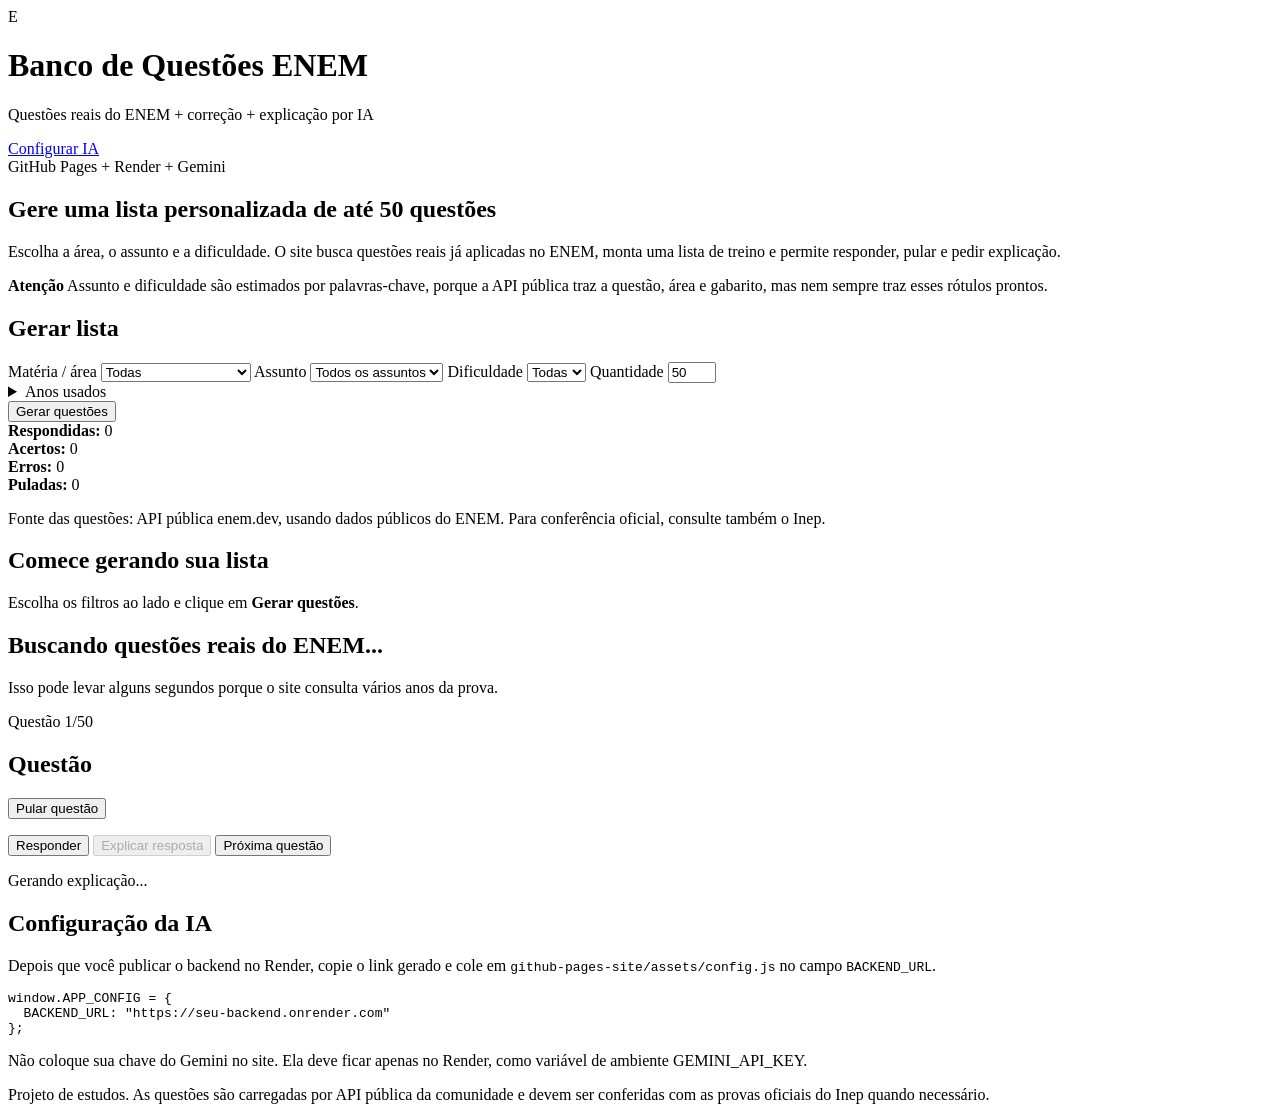
==== index.html @ dd758bb3 "Add files via upload" ====
<!doctype html>
<html lang="pt-BR">
<head>
  <meta charset="utf-8" />
  <meta name="viewport" content="width=device-width,initial-scale=1" />
  <title>Banco de Questões ENEM</title>
  <meta name="description" content="Banco de questões reais do ENEM com listas personalizadas, correção automática e explicação por IA." />
  <link rel="stylesheet" href="./assets/styles.css" />
</head>
<body>
  <header class="topbar">
    <div class="brand">
      <div class="logo">E</div>
      <div>
        <h1>Banco de Questões ENEM</h1>
        <p>Questões reais do ENEM + correção + explicação por IA</p>
      </div>
    </div>
    <a class="ghost-link" href="#configuracao">Configurar IA</a>
  </header>

  <main class="page">
    <section class="hero card">
      <div>
        <span class="badge">GitHub Pages + Render + Gemini</span>
        <h2>Gere uma lista personalizada de até 50 questões</h2>
        <p>
          Escolha a área, o assunto e a dificuldade. O site busca questões reais já aplicadas no ENEM,
          monta uma lista de treino e permite responder, pular e pedir explicação.
        </p>
      </div>
      <div class="hero-note">
        <strong>Atenção</strong>
        <span>
          Assunto e dificuldade são estimados por palavras-chave, porque a API pública traz a questão,
          área e gabarito, mas nem sempre traz esses rótulos prontos.
        </span>
      </div>
    </section>

    <section class="grid">
      <aside class="card controls">
        <h2>Gerar lista</h2>

        <label>
          Matéria / área
          <select id="discipline">
            <option value="todas">Todas</option>
            <option value="linguagens">Linguagens</option>
            <option value="ciencias-humanas">Ciências Humanas</option>
            <option value="ciencias-natureza">Ciências da Natureza</option>
            <option value="matematica">Matemática</option>
          </select>
        </label>

        <label>
          Assunto
          <select id="topic">
            <option value="todos">Todos os assuntos</option>
          </select>
        </label>

        <label>
          Dificuldade
          <select id="difficulty">
            <option value="todas">Todas</option>
            <option value="facil">Fácil</option>
            <option value="media">Média</option>
            <option value="dificil">Difícil</option>
          </select>
        </label>

        <label>
          Quantidade
          <input id="amount" type="number" min="1" max="50" value="50" />
        </label>

        <details class="advanced">
          <summary>Anos usados</summary>
          <div class="years">
            <label><input type="checkbox" name="year" value="2023" checked> 2023</label>
            <label><input type="checkbox" name="year" value="2022" checked> 2022</label>
            <label><input type="checkbox" name="year" value="2021" checked> 2021</label>
            <label><input type="checkbox" name="year" value="2020" checked> 2020</label>
            <label><input type="checkbox" name="year" value="2019" checked> 2019</label>
            <label><input type="checkbox" name="year" value="2018" checked> 2018</label>
            <label><input type="checkbox" name="year" value="2017" checked> 2017</label>
            <label><input type="checkbox" name="year" value="2016" checked> 2016</label>
            <label><input type="checkbox" name="year" value="2015" checked> 2015</label>
            <label><input type="checkbox" name="year" value="2014" checked> 2014</label>
            <label><input type="checkbox" name="year" value="2013" checked> 2013</label>
            <label><input type="checkbox" name="year" value="2012" checked> 2012</label>
            <label><input type="checkbox" name="year" value="2011" checked> 2011</label>
            <label><input type="checkbox" name="year" value="2010" checked> 2010</label>
            <label><input type="checkbox" name="year" value="2009" checked> 2009</label>
          </div>
        </details>

        <button id="generateBtn" class="primary">Gerar questões</button>

        <div class="status-box">
          <div><strong>Respondidas:</strong> <span id="answeredCount">0</span></div>
          <div><strong>Acertos:</strong> <span id="correctCount">0</span></div>
          <div><strong>Erros:</strong> <span id="wrongCount">0</span></div>
          <div><strong>Puladas:</strong> <span id="skippedCount">0</span></div>
        </div>

        <p class="small">
          Fonte das questões: API pública enem.dev, usando dados públicos do ENEM. Para conferência oficial,
          consulte também o Inep.
        </p>
      </aside>

      <section class="card practice">
        <div id="emptyState" class="empty">
          <h2>Comece gerando sua lista</h2>
          <p>Escolha os filtros ao lado e clique em <strong>Gerar questões</strong>.</p>
        </div>

        <div id="loadingState" class="empty hidden">
          <div class="spinner"></div>
          <h2>Buscando questões reais do ENEM...</h2>
          <p>Isso pode levar alguns segundos porque o site consulta vários anos da prova.</p>
        </div>

        <article id="questionView" class="hidden">
          <div class="question-head">
            <div>
              <span id="progress" class="badge">Questão 1/50</span>
              <h2 id="questionTitle">Questão</h2>
              <p id="questionMeta" class="muted"></p>
            </div>
            <button id="skipBtn" class="secondary">Pular questão</button>
          </div>

          <div id="questionFiles" class="question-files"></div>

          <div id="questionContext" class="question-context"></div>

          <p id="alternativesIntro" class="alternatives-intro"></p>

          <div id="alternatives" class="alternatives"></div>

          <div class="actions">
            <button id="answerBtn" class="primary">Responder</button>
            <button id="explainBtn" class="secondary" disabled>Explicar resposta</button>
            <button id="nextBtn" class="secondary hidden">Próxima questão</button>
          </div>

          <div id="feedback" class="feedback hidden"></div>

          <div id="explanationBox" class="explanation hidden">
            <div class="spinner small-spinner"></div>
            <p>Gerando explicação...</p>
          </div>
        </article>
      </section>
    </section>

    <section id="configuracao" class="card config">
      <h2>Configuração da IA</h2>
      <p>
        Depois que você publicar o backend no Render, copie o link gerado e cole em
        <code>github-pages-site/assets/config.js</code> no campo <code>BACKEND_URL</code>.
      </p>
      <pre><code>window.APP_CONFIG = {
  BACKEND_URL: "https://seu-backend.onrender.com"
};</code></pre>
      <p class="small">
        Não coloque sua chave do Gemini no site. Ela deve ficar apenas no Render, como variável de ambiente GEMINI_API_KEY.
      </p>
    </section>
  </main>

  <footer class="footer">
    <p>
      Projeto de estudos. As questões são carregadas por API pública da comunidade e devem ser conferidas com as provas oficiais do Inep quando necessário.
    </p>
  </footer>

  <script src="./assets/config.js"></script>
  <script src="./assets/app.js"></script>
</body>
</html>
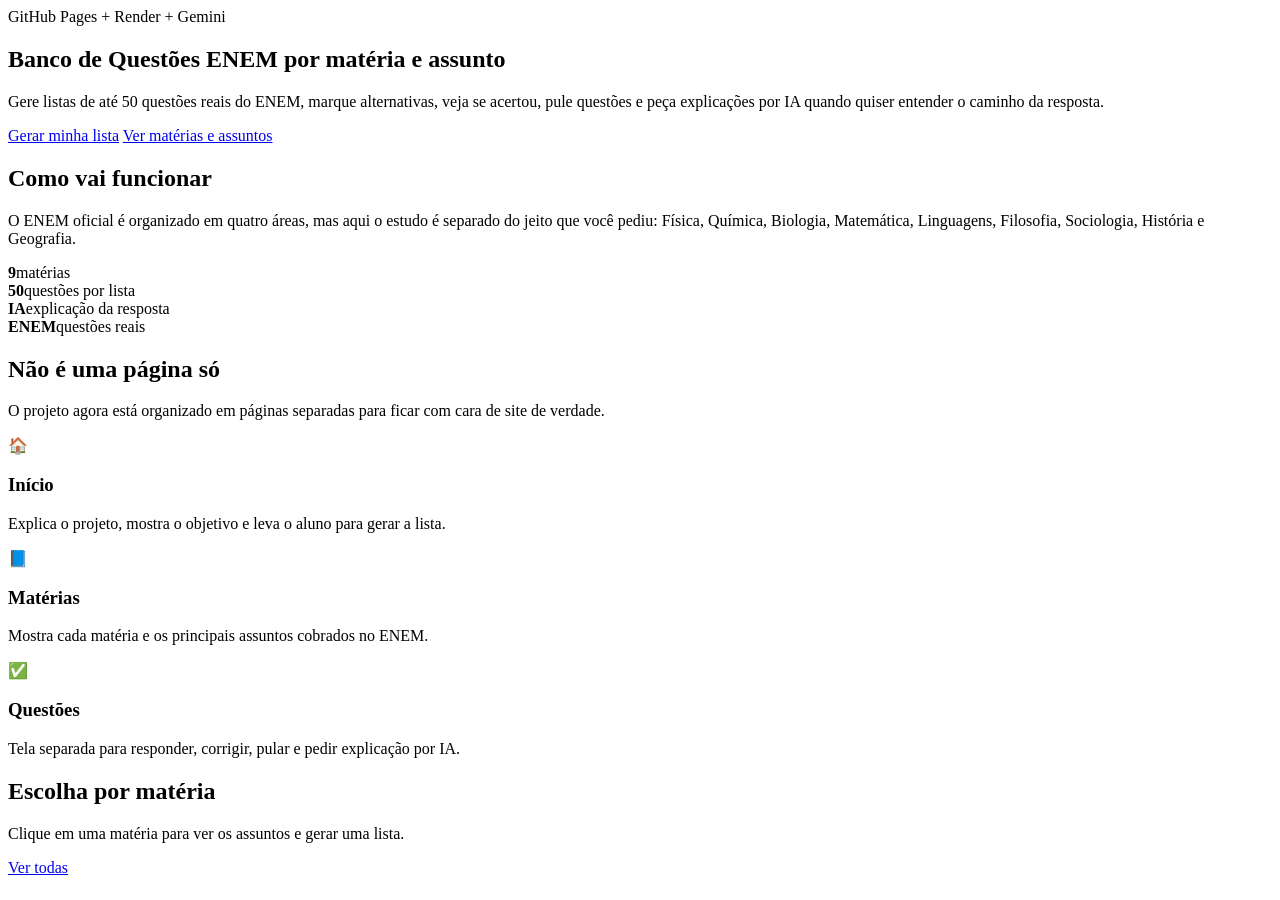
==== commit 3dc5ff6d: "Add files via upload" ====
--- a/index.html
+++ b/index.html
@@ -2,183 +2,107 @@
 <html lang="pt-BR">
 <head>
   <meta charset="utf-8" />
-  <meta name="viewport" content="width=device-width,initial-scale=1" />
-  <title>Banco de Questões ENEM</title>
-  <meta name="description" content="Banco de questões reais do ENEM com listas personalizadas, correção automática e explicação por IA." />
-  <link rel="stylesheet" href="./assets/styles.css" />
+  <meta name="viewport" content="width=device-width, initial-scale=1" />
+  <title>Questões ENEM | Banco de Questões</title>
+  <meta name="description" content="Banco de questões reais do ENEM com filtros por matéria, assunto e dificuldade." />
+  <link rel="stylesheet" href="./assets/css/styles.css" />
 </head>
 <body>
-  <header class="topbar">
-    <div class="brand">
-      <div class="logo">E</div>
-      <div>
-        <h1>Banco de Questões ENEM</h1>
-        <p>Questões reais do ENEM + correção + explicação por IA</p>
-      </div>
-    </div>
-    <a class="ghost-link" href="#configuracao">Configurar IA</a>
-  </header>
+  <div id="appHeader"></div>
 
-  <main class="page">
-    <section class="hero card">
-      <div>
-        <span class="badge">GitHub Pages + Render + Gemini</span>
-        <h2>Gere uma lista personalizada de até 50 questões</h2>
-        <p>
-          Escolha a área, o assunto e a dificuldade. O site busca questões reais já aplicadas no ENEM,
-          monta uma lista de treino e permite responder, pular e pedir explicação.
-        </p>
-      </div>
-      <div class="hero-note">
-        <strong>Atenção</strong>
-        <span>
-          Assunto e dificuldade são estimados por palavras-chave, porque a API pública traz a questão,
-          área e gabarito, mas nem sempre traz esses rótulos prontos.
-        </span>
+  <main>
+    <section class="hero">
+      <div class="container hero-grid">
+        <div>
+          <span class="eyebrow">GitHub Pages + Render + Gemini</span>
+          <h1>Banco de Questões ENEM por matéria e assunto</h1>
+          <p class="lead">Gere listas de até 50 questões reais do ENEM, marque alternativas, veja se acertou, pule questões e peça explicações por IA quando quiser entender o caminho da resposta.</p>
+          <div class="actions">
+            <a class="btn" href="./gerar.html">Gerar minha lista</a>
+            <a class="btn secondary" href="./materias.html">Ver matérias e assuntos</a>
+          </div>
+        </div>
+        <div class="hero-card">
+          <h2>Como vai funcionar</h2>
+          <p class="muted">O ENEM oficial é organizado em quatro áreas, mas aqui o estudo é separado do jeito que você pediu: Física, Química, Biologia, Matemática, Linguagens, Filosofia, Sociologia, História e Geografia.</p>
+          <div class="stat-grid">
+            <div class="stat"><strong>9</strong><span>matérias</span></div>
+            <div class="stat"><strong>50</strong><span>questões por lista</span></div>
+            <div class="stat"><strong>IA</strong><span>explicação da resposta</span></div>
+            <div class="stat"><strong>ENEM</strong><span>questões reais</span></div>
+          </div>
+        </div>
       </div>
     </section>
 
-    <section class="grid">
-      <aside class="card controls">
-        <h2>Gerar lista</h2>
-
-        <label>
-          Matéria / área
-          <select id="discipline">
-            <option value="todas">Todas</option>
-            <option value="linguagens">Linguagens</option>
-            <option value="ciencias-humanas">Ciências Humanas</option>
-            <option value="ciencias-natureza">Ciências da Natureza</option>
-            <option value="matematica">Matemática</option>
-          </select>
-        </label>
-
-        <label>
-          Assunto
-          <select id="topic">
-            <option value="todos">Todos os assuntos</option>
-          </select>
-        </label>
-
-        <label>
-          Dificuldade
-          <select id="difficulty">
-            <option value="todas">Todas</option>
-            <option value="facil">Fácil</option>
-            <option value="media">Média</option>
-            <option value="dificil">Difícil</option>
-          </select>
-        </label>
-
-        <label>
-          Quantidade
-          <input id="amount" type="number" min="1" max="50" value="50" />
-        </label>
-
-        <details class="advanced">
-          <summary>Anos usados</summary>
-          <div class="years">
-            <label><input type="checkbox" name="year" value="2023" checked> 2023</label>
-            <label><input type="checkbox" name="year" value="2022" checked> 2022</label>
-            <label><input type="checkbox" name="year" value="2021" checked> 2021</label>
-            <label><input type="checkbox" name="year" value="2020" checked> 2020</label>
-            <label><input type="checkbox" name="year" value="2019" checked> 2019</label>
-            <label><input type="checkbox" name="year" value="2018" checked> 2018</label>
-            <label><input type="checkbox" name="year" value="2017" checked> 2017</label>
-            <label><input type="checkbox" name="year" value="2016" checked> 2016</label>
-            <label><input type="checkbox" name="year" value="2015" checked> 2015</label>
-            <label><input type="checkbox" name="year" value="2014" checked> 2014</label>
-            <label><input type="checkbox" name="year" value="2013" checked> 2013</label>
-            <label><input type="checkbox" name="year" value="2012" checked> 2012</label>
-            <label><input type="checkbox" name="year" value="2011" checked> 2011</label>
-            <label><input type="checkbox" name="year" value="2010" checked> 2010</label>
-            <label><input type="checkbox" name="year" value="2009" checked> 2009</label>
+    <section class="section">
+      <div class="container">
+        <div class="section-title">
+          <div>
+            <h2>Não é uma página só</h2>
+            <p class="muted">O projeto agora está organizado em páginas separadas para ficar com cara de site de verdade.</p>
           </div>
-        </details>
-
-        <button id="generateBtn" class="primary">Gerar questões</button>
-
-        <div class="status-box">
-          <div><strong>Respondidas:</strong> <span id="answeredCount">0</span></div>
-          <div><strong>Acertos:</strong> <span id="correctCount">0</span></div>
-          <div><strong>Erros:</strong> <span id="wrongCount">0</span></div>
-          <div><strong>Puladas:</strong> <span id="skippedCount">0</span></div>
         </div>
-
-        <p class="small">
-          Fonte das questões: API pública enem.dev, usando dados públicos do ENEM. Para conferência oficial,
-          consulte também o Inep.
-        </p>
-      </aside>
-
-      <section class="card practice">
-        <div id="emptyState" class="empty">
-          <h2>Comece gerando sua lista</h2>
-          <p>Escolha os filtros ao lado e clique em <strong>Gerar questões</strong>.</p>
+        <div class="cards">
+          <article class="card feature">
+            <div>
+              <div class="feature-icon">🏠</div>
+              <h3>Início</h3>
+              <p>Explica o projeto, mostra o objetivo e leva o aluno para gerar a lista.</p>
+            </div>
+          </article>
+          <article class="card feature">
+            <div>
+              <div class="feature-icon">📘</div>
+              <h3>Matérias</h3>
+              <p>Mostra cada matéria e os principais assuntos cobrados no ENEM.</p>
+            </div>
+          </article>
+          <article class="card feature">
+            <div>
+              <div class="feature-icon">✅</div>
+              <h3>Questões</h3>
+              <p>Tela separada para responder, corrigir, pular e pedir explicação por IA.</p>
+            </div>
+          </article>
         </div>
-
-        <div id="loadingState" class="empty hidden">
-          <div class="spinner"></div>
-          <h2>Buscando questões reais do ENEM...</h2>
-          <p>Isso pode levar alguns segundos porque o site consulta vários anos da prova.</p>
-        </div>
-
-        <article id="questionView" class="hidden">
-          <div class="question-head">
-            <div>
-              <span id="progress" class="badge">Questão 1/50</span>
-              <h2 id="questionTitle">Questão</h2>
-              <p id="questionMeta" class="muted"></p>
-            </div>
-            <button id="skipBtn" class="secondary">Pular questão</button>
-          </div>
-
-          <div id="questionFiles" class="question-files"></div>
-
-          <div id="questionContext" class="question-context"></div>
-
-          <p id="alternativesIntro" class="alternatives-intro"></p>
-
-          <div id="alternatives" class="alternatives"></div>
-
-          <div class="actions">
-            <button id="answerBtn" class="primary">Responder</button>
-            <button id="explainBtn" class="secondary" disabled>Explicar resposta</button>
-            <button id="nextBtn" class="secondary hidden">Próxima questão</button>
-          </div>
-
-          <div id="feedback" class="feedback hidden"></div>
-
-          <div id="explanationBox" class="explanation hidden">
-            <div class="spinner small-spinner"></div>
-            <p>Gerando explicação...</p>
-          </div>
-        </article>
-      </section>
+      </div>
     </section>
 
-    <section id="configuracao" class="card config">
-      <h2>Configuração da IA</h2>
-      <p>
-        Depois que você publicar o backend no Render, copie o link gerado e cole em
-        <code>github-pages-site/assets/config.js</code> no campo <code>BACKEND_URL</code>.
-      </p>
-      <pre><code>window.APP_CONFIG = {
-  BACKEND_URL: "https://seu-backend.onrender.com"
-};</code></pre>
-      <p class="small">
-        Não coloque sua chave do Gemini no site. Ela deve ficar apenas no Render, como variável de ambiente GEMINI_API_KEY.
-      </p>
+    <section class="section">
+      <div class="container">
+        <div class="section-title">
+          <div>
+            <h2>Escolha por matéria</h2>
+            <p class="muted">Clique em uma matéria para ver os assuntos e gerar uma lista.</p>
+          </div>
+          <a class="btn secondary" href="./materias.html">Ver todas</a>
+        </div>
+        <div id="homeSubjects" class="subject-grid"></div>
+      </div>
     </section>
   </main>
 
-  <footer class="footer">
-    <p>
-      Projeto de estudos. As questões são carregadas por API pública da comunidade e devem ser conferidas com as provas oficiais do Inep quando necessário.
-    </p>
-  </footer>
+  <div id="appFooter"></div>
+  <div id="appModal"></div>
 
-  <script src="./assets/config.js"></script>
-  <script src="./assets/app.js"></script>
+  <script src="./assets/js/config.js"></script>
+  <script src="./assets/js/topics.js"></script>
+  <script src="./assets/js/ui.js"></script>
+  <script>
+    document.addEventListener('DOMContentLoaded', () => {
+      const wrap = document.getElementById('homeSubjects');
+      const keys = ['fisica','quimica','biologia','matematica','linguagem','historia'];
+      wrap.innerHTML = keys.map(key => {
+        const s = ENEM_TOPICS[key];
+        return `<a class="subject-card" href="./gerar.html?materia=${key}">
+          <div class="emoji">${s.emoji}</div>
+          <h3>${s.name}</h3>
+          <p>${s.description}</p>
+          <div class="pill-row">${s.topics.slice(0,3).map(t => `<span class="pill">${t.name}</span>`).join('')}</div>
+        </a>`;
+      }).join('');
+    });
+  </script>
 </body>
 </html>
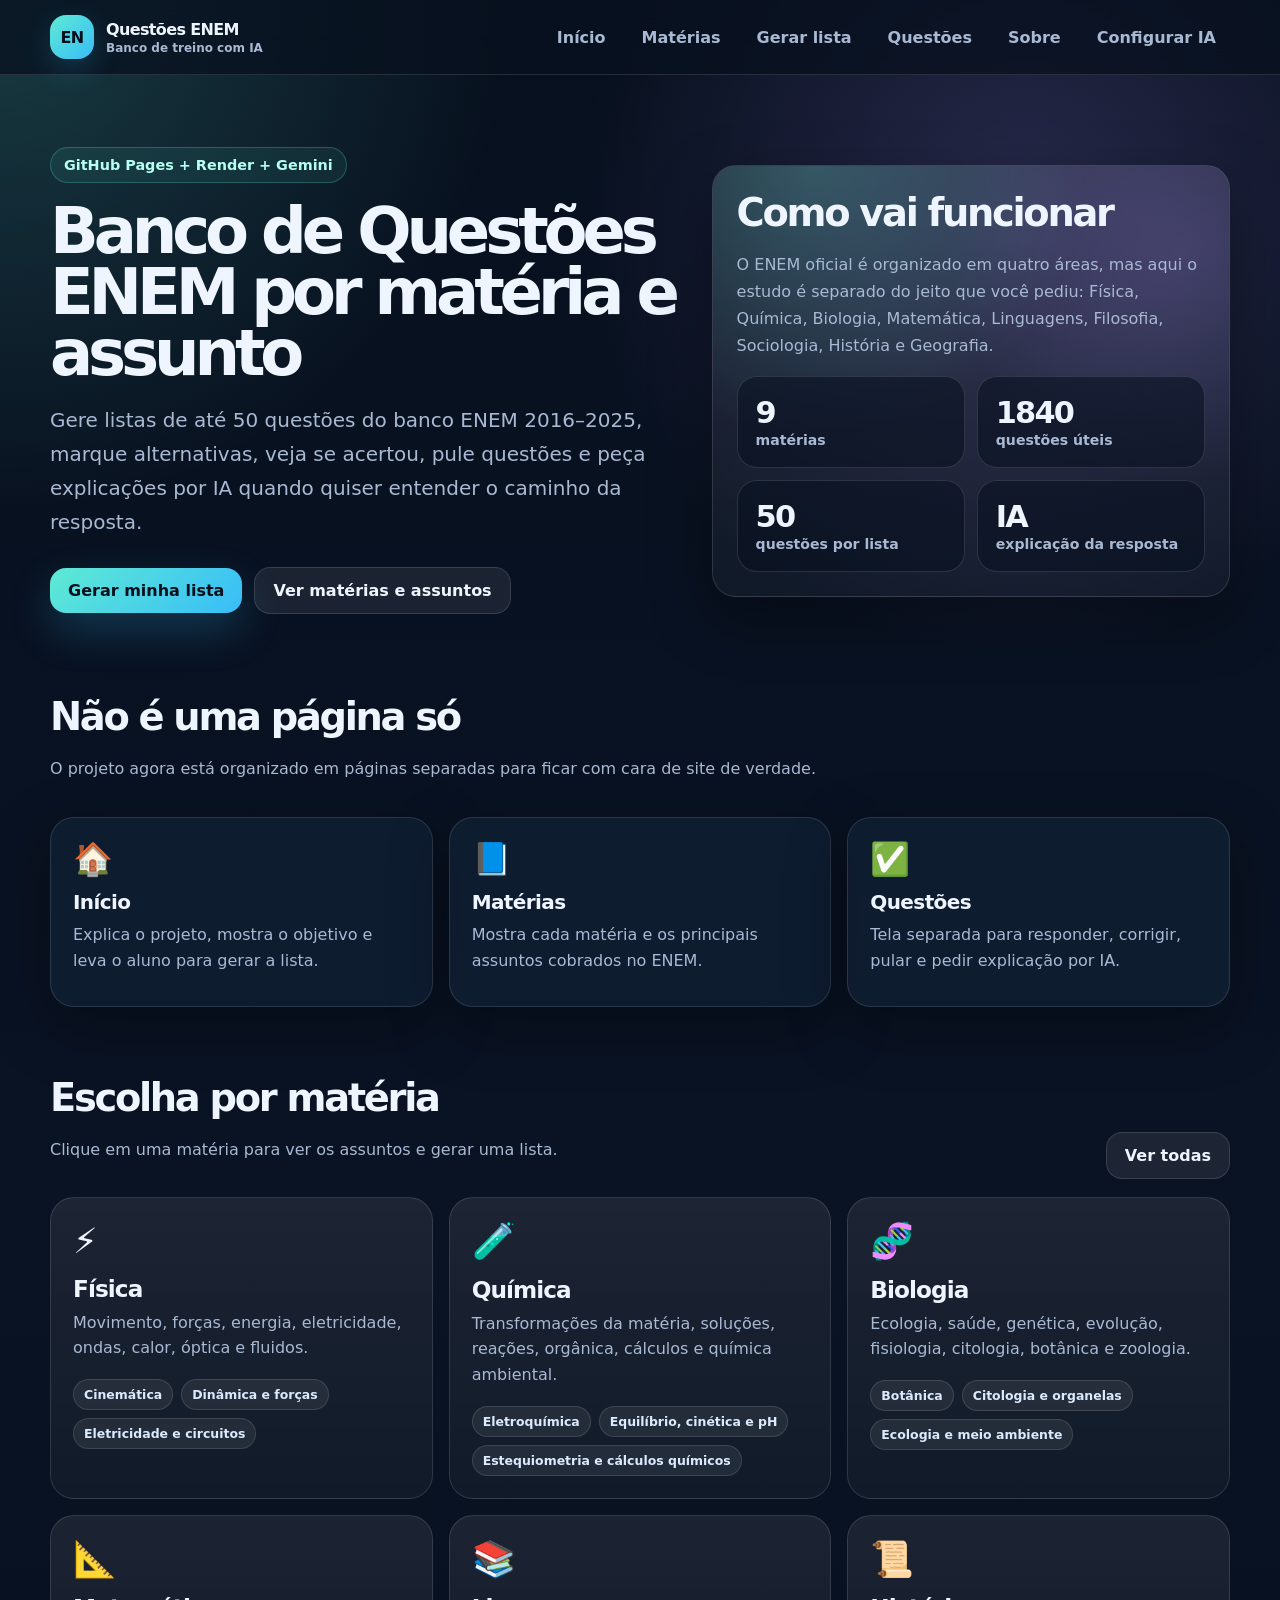
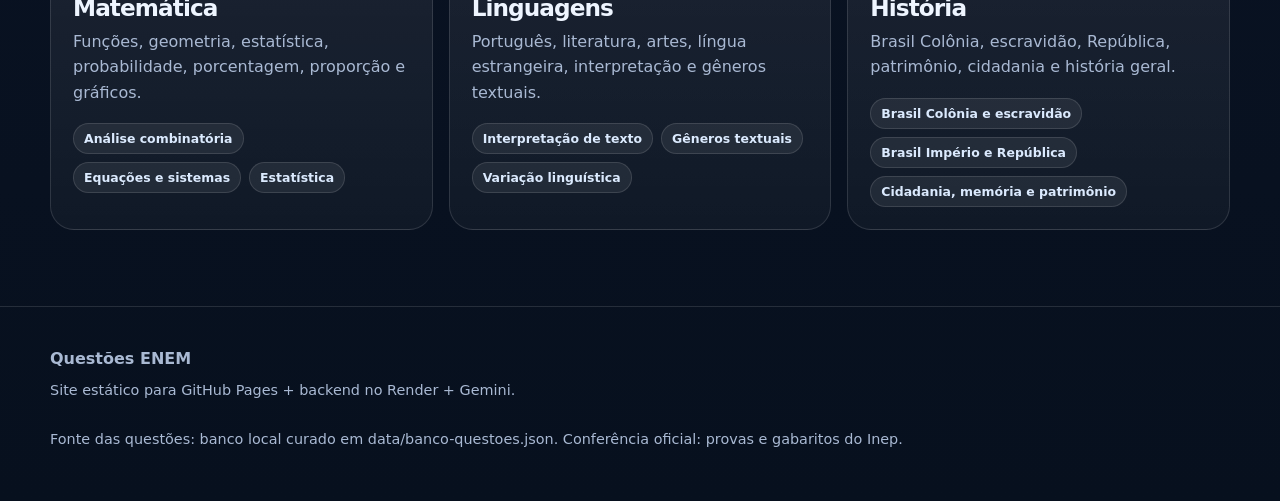
==== commit d3bec8b2: "atualizar" ====
--- a/index.html
+++ b/index.html
@@ -16,7 +16,7 @@
         <div>
           <span class="eyebrow">GitHub Pages + Render + Gemini</span>
           <h1>Banco de Questões ENEM por matéria e assunto</h1>
-          <p class="lead">Gere listas de até 50 questões reais do ENEM, marque alternativas, veja se acertou, pule questões e peça explicações por IA quando quiser entender o caminho da resposta.</p>
+          <p class="lead">Gere listas de até 50 questões do banco ENEM 2016–2025, marque alternativas, veja se acertou, pule questões e peça explicações por IA quando quiser entender o caminho da resposta.</p>
           <div class="actions">
             <a class="btn" href="./gerar.html">Gerar minha lista</a>
             <a class="btn secondary" href="./materias.html">Ver matérias e assuntos</a>
@@ -27,9 +27,9 @@
           <p class="muted">O ENEM oficial é organizado em quatro áreas, mas aqui o estudo é separado do jeito que você pediu: Física, Química, Biologia, Matemática, Linguagens, Filosofia, Sociologia, História e Geografia.</p>
           <div class="stat-grid">
             <div class="stat"><strong>9</strong><span>matérias</span></div>
+            <div class="stat"><strong>1840</strong><span>questões úteis</span></div>
             <div class="stat"><strong>50</strong><span>questões por lista</span></div>
             <div class="stat"><strong>IA</strong><span>explicação da resposta</span></div>
-            <div class="stat"><strong>ENEM</strong><span>questões reais</span></div>
           </div>
         </div>
       </div>
--- a/assets/css/styles.css
+++ b/assets/css/styles.css
@@ -0,0 +1,83 @@
+:root{
+  --bg:#08111f;
+  --bg-2:#0f1b2e;
+  --card:#111f34;
+  --card-2:#152842;
+  --text:#eef5ff;
+  --muted:#a9b9d3;
+  --line:rgba(255,255,255,.12);
+  --brand:#5eead4;
+  --brand-2:#38bdf8;
+  --accent:#a78bfa;
+  --danger:#fb7185;
+  --success:#34d399;
+  --warning:#fbbf24;
+  --shadow:0 20px 60px rgba(0,0,0,.35);
+  --radius:24px;
+}
+*{box-sizing:border-box}
+html{scroll-behavior:smooth}
+body{
+  margin:0;
+  color:var(--text);
+  background:
+    radial-gradient(circle at top left, rgba(94,234,212,.20), transparent 32rem),
+    radial-gradient(circle at 80% 10%, rgba(167,139,250,.20), transparent 28rem),
+    linear-gradient(180deg, #07101e 0%, #0a1324 55%, #07101e 100%);
+  font-family:Inter, ui-sans-serif, system-ui, -apple-system, BlinkMacSystemFont, "Segoe UI", sans-serif;
+  min-height:100vh;
+}
+a{color:inherit;text-decoration:none}
+button,input,select,textarea{font:inherit}
+.container{width:min(1180px, calc(100% - 32px));margin:0 auto}
+.topbar{
+  position:sticky;top:0;z-index:20;
+  backdrop-filter:blur(18px);
+  background:rgba(8,17,31,.78);
+  border-bottom:1px solid var(--line);
+}
+.nav{height:74px;display:flex;align-items:center;justify-content:space-between;gap:18px}
+.logo{display:flex;align-items:center;gap:12px;font-weight:900;letter-spacing:-.04em}
+.logo-mark{width:44px;height:44px;border-radius:16px;display:grid;place-items:center;color:#06101d;background:linear-gradient(135deg,var(--brand),var(--brand-2));box-shadow:0 10px 30px rgba(56,189,248,.2)}
+.logo small{display:block;font-weight:700;letter-spacing:0;color:var(--muted);font-size:.75rem;margin-top:2px}
+.nav-links{display:flex;gap:8px;align-items:center;flex-wrap:wrap;justify-content:flex-end}
+.nav-links a,.ghost-btn{border:1px solid transparent;padding:10px 13px;border-radius:999px;color:var(--muted);font-weight:700;background:transparent;cursor:pointer}
+.nav-links a:hover,.nav-links a.active,.ghost-btn:hover{color:var(--text);background:rgba(255,255,255,.07);border-color:var(--line)}
+.hero{padding:72px 0 46px}
+.hero-grid{display:grid;grid-template-columns:1.1fr .9fr;gap:28px;align-items:center}
+.eyebrow{display:inline-flex;align-items:center;gap:8px;border:1px solid rgba(94,234,212,.25);background:rgba(94,234,212,.08);color:#b8fff3;border-radius:999px;padding:9px 13px;font-weight:800;font-size:.9rem;margin-bottom:18px}
+h1{font-size:clamp(2.35rem, 5vw, 5rem);line-height:.95;margin:0 0 20px;letter-spacing:-.08em}
+.lead{font-size:clamp(1.03rem, 2vw, 1.25rem);line-height:1.7;color:var(--muted);max-width:760px;margin:0 0 28px}
+.actions{display:flex;gap:12px;flex-wrap:wrap;align-items:center}
+.btn{display:inline-flex;align-items:center;justify-content:center;gap:10px;border:0;cursor:pointer;border-radius:16px;padding:13px 18px;font-weight:900;color:#06101d;background:linear-gradient(135deg,var(--brand),var(--brand-2));box-shadow:0 18px 42px rgba(56,189,248,.22);transition:transform .2s ease, box-shadow .2s ease, opacity .2s ease;white-space:nowrap}
+.btn:hover{transform:translateY(-2px);box-shadow:0 22px 54px rgba(56,189,248,.30)}
+.btn.secondary{background:rgba(255,255,255,.08);color:var(--text);border:1px solid var(--line);box-shadow:none}
+.btn.danger{background:rgba(251,113,133,.14);color:#fecdd3;border:1px solid rgba(251,113,133,.35);box-shadow:none}
+.btn.success{background:rgba(52,211,153,.15);color:#bbf7d0;border:1px solid rgba(52,211,153,.35);box-shadow:none}
+.btn:disabled{opacity:.45;cursor:not-allowed;transform:none}
+.hero-card{background:linear-gradient(180deg, rgba(255,255,255,.08), rgba(255,255,255,.035));border:1px solid var(--line);border-radius:var(--radius);padding:24px;box-shadow:var(--shadow);position:relative;overflow:hidden}
+.hero-card:before{content:"";position:absolute;inset:-2px;background:radial-gradient(circle at 20% 0%, rgba(94,234,212,.22), transparent 45%), radial-gradient(circle at 90% 20%, rgba(167,139,250,.20), transparent 40%);pointer-events:none}
+.hero-card > *{position:relative}
+.stat-grid{display:grid;grid-template-columns:repeat(2,1fr);gap:12px;margin-top:16px}
+.stat{padding:18px;border-radius:20px;background:rgba(8,17,31,.58);border:1px solid var(--line)}
+.stat strong{display:block;font-size:1.9rem;letter-spacing:-.06em}.stat span{color:var(--muted);font-weight:700;font-size:.88rem}
+.section{padding:34px 0}
+.section-title{display:flex;align-items:end;justify-content:space-between;gap:20px;margin-bottom:18px}
+h2{font-size:clamp(1.7rem, 3vw, 2.6rem);letter-spacing:-.06em;margin:0 0 8px}.muted{color:var(--muted);line-height:1.7}.small{font-size:.9rem}.tiny{font-size:.8rem;color:var(--muted)}
+.card{background:rgba(17,31,52,.82);border:1px solid var(--line);border-radius:var(--radius);box-shadow:var(--shadow);padding:22px}
+.cards{display:grid;grid-template-columns:repeat(3,1fr);gap:16px}.cards.two{grid-template-columns:repeat(2,1fr)}
+.feature{min-height:190px;display:flex;flex-direction:column;justify-content:space-between}.feature-icon{font-size:2rem;margin-bottom:12px}.feature h3{font-size:1.25rem;margin:0 0 8px;letter-spacing:-.03em}.feature p{color:var(--muted);line-height:1.65;margin:0}
+.subject-grid{display:grid;grid-template-columns:repeat(3,1fr);gap:16px}.subject-card{position:relative;overflow:hidden;padding:22px;min-height:210px;cursor:pointer;transition:transform .2s ease,border-color .2s ease;background:linear-gradient(180deg, rgba(255,255,255,.08), rgba(255,255,255,.035));border:1px solid var(--line);border-radius:var(--radius)}.subject-card:hover{transform:translateY(-4px);border-color:rgba(94,234,212,.45)}.subject-card .emoji{font-size:2.2rem;margin-bottom:14px}.subject-card h3{font-size:1.45rem;margin:0 0 8px;letter-spacing:-.04em}.subject-card p{color:var(--muted);line-height:1.6;margin:0 0 18px}.pill-row{display:flex;flex-wrap:wrap;gap:8px}.pill{display:inline-flex;align-items:center;border-radius:999px;padding:7px 10px;background:rgba(255,255,255,.07);border:1px solid var(--line);color:#dbeafe;font-weight:800;font-size:.78rem}
+.form-grid{display:grid;grid-template-columns:repeat(4,1fr);gap:16px}.field{display:flex;flex-direction:column;gap:8px}.field label{font-weight:900;color:#dbeafe}.field select,.field input,.field textarea{width:100%;border:1px solid var(--line);background:rgba(8,17,31,.78);color:var(--text);border-radius:16px;padding:13px;outline:none}.field select:focus,.field input:focus,.field textarea:focus{border-color:rgba(94,234,212,.6);box-shadow:0 0 0 4px rgba(94,234,212,.10)}
+.form-footer{display:flex;align-items:center;justify-content:space-between;gap:12px;flex-wrap:wrap;margin-top:18px}.years{display:grid;grid-template-columns:repeat(6,1fr);gap:8px;margin-top:10px}.year-check{display:flex;align-items:center;gap:8px;padding:10px;border:1px solid var(--line);background:rgba(255,255,255,.04);border-radius:14px;color:var(--muted);font-weight:800}.year-check input{accent-color:#5eead4}
+.alert{padding:14px 16px;border-radius:18px;background:rgba(251,191,36,.10);border:1px solid rgba(251,191,36,.22);color:#fde68a;line-height:1.6}.alert.success{background:rgba(52,211,153,.10);border-color:rgba(52,211,153,.25);color:#bbf7d0}.alert.danger{background:rgba(251,113,133,.10);border-color:rgba(251,113,133,.25);color:#fecdd3}.alert.info{background:rgba(56,189,248,.10);border-color:rgba(56,189,248,.25);color:#bae6fd}
+.loading{display:none;align-items:center;gap:12px;margin-top:16px;color:var(--muted);font-weight:800}.loading.show{display:flex}.spinner{width:24px;height:24px;border:3px solid rgba(255,255,255,.16);border-top-color:var(--brand);border-radius:50%;animation:spin 1s linear infinite}@keyframes spin{to{transform:rotate(360deg)}}
+.progress-wrap{height:12px;background:rgba(255,255,255,.08);border:1px solid var(--line);border-radius:999px;overflow:hidden}.progress-bar{height:100%;width:0%;background:linear-gradient(90deg,var(--brand),var(--brand-2));transition:width .25s ease}
+.quiz-layout{display:grid;grid-template-columns:280px 1fr;gap:18px;align-items:start}.quiz-side{position:sticky;top:92px}.score-list{display:grid;gap:10px;margin-top:14px}.score-item{display:flex;justify-content:space-between;align-items:center;padding:12px 14px;border-radius:16px;background:rgba(255,255,255,.05);border:1px solid var(--line);color:var(--muted);font-weight:900}.score-item strong{color:var(--text)}
+.question-head{display:flex;align-items:flex-start;justify-content:space-between;gap:16px;margin-bottom:14px}.question-meta{display:flex;gap:8px;flex-wrap:wrap}.question-text{font-size:1.08rem;line-height:1.75;color:#e6f0ff}.question-text img{max-width:100%;border-radius:16px;border:1px solid var(--line);margin:12px 0}.question-text p{margin:0 0 14px}.alternatives{display:grid;gap:12px;margin-top:18px}.alt{display:grid;grid-template-columns:44px 1fr;gap:12px;align-items:start;text-align:left;width:100%;padding:14px;border-radius:18px;background:rgba(255,255,255,.055);border:1px solid var(--line);color:var(--text);cursor:pointer;transition:transform .16s ease,border-color .16s ease, background .16s ease}.alt:hover{transform:translateY(-1px);border-color:rgba(94,234,212,.35)}.alt .letter{width:36px;height:36px;border-radius:13px;display:grid;place-items:center;background:rgba(255,255,255,.08);font-weight:1000}.alt.selected{border-color:rgba(56,189,248,.70);background:rgba(56,189,248,.10)}.alt.correct{border-color:rgba(52,211,153,.85);background:rgba(52,211,153,.12)}.alt.wrong{border-color:rgba(251,113,133,.85);background:rgba(251,113,133,.12)}
+.quiz-actions{display:flex;gap:10px;flex-wrap:wrap;margin-top:18px}.explain-box{display:none;margin-top:18px}.explain-box.show{display:block}.explain-content{white-space:pre-wrap;line-height:1.75;color:#dbeafe}.question-index{display:grid;grid-template-columns:repeat(5,1fr);gap:8px;margin-top:16px}.qdot{border:1px solid var(--line);background:rgba(255,255,255,.05);color:var(--muted);border-radius:12px;padding:9px 0;font-weight:900;cursor:pointer}.qdot.active{background:rgba(56,189,248,.18);color:#bae6fd;border-color:rgba(56,189,248,.35)}.qdot.correct{background:rgba(52,211,153,.16);color:#bbf7d0;border-color:rgba(52,211,153,.35)}.qdot.wrong{background:rgba(251,113,133,.16);color:#fecdd3;border-color:rgba(251,113,133,.35)}.qdot.skipped{background:rgba(251,191,36,.14);color:#fde68a;border-color:rgba(251,191,36,.30)}
+.modal{border:0;border-radius:24px;padding:0;width:min(720px,calc(100% - 24px));background:rgba(17,31,52,.96);color:var(--text);box-shadow:var(--shadow)}.modal::backdrop{background:rgba(0,0,0,.62);backdrop-filter:blur(8px)}.modal-inner{padding:24px}.modal-header{display:flex;justify-content:space-between;align-items:start;gap:12px;margin-bottom:18px}.x{border:0;background:rgba(255,255,255,.08);color:var(--text);border-radius:14px;width:40px;height:40px;cursor:pointer;font-weight:1000}
+.footer{padding:42px 0 54px;color:var(--muted);border-top:1px solid var(--line);margin-top:42px}.footer-grid{display:flex;justify-content:space-between;gap:18px;flex-wrap:wrap}.footer a{text-decoration:underline;text-underline-offset:4px}
+.breadcrumb{display:flex;gap:8px;align-items:center;color:var(--muted);font-weight:800;margin-bottom:18px}.breadcrumb a{color:#bae6fd}.page-head{padding:42px 0 12px}.page-title{font-size:clamp(2.2rem,4vw,4rem);letter-spacing:-.08em;line-height:1;margin:0 0 16px}.topic-list{display:grid;gap:12px;margin-top:18px}.topic-item{padding:16px;border-radius:18px;background:rgba(255,255,255,.055);border:1px solid var(--line)}.topic-item strong{display:block;margin-bottom:6px}.topic-item span{color:var(--muted);line-height:1.55}.source-note{font-size:.88rem;color:var(--muted);line-height:1.6;margin-top:14px}
+@media (max-width:960px){.hero-grid,.quiz-layout{grid-template-columns:1fr}.quiz-side{position:static}.cards,.cards.two,.subject-grid{grid-template-columns:1fr 1fr}.form-grid{grid-template-columns:1fr 1fr}.years{grid-template-columns:repeat(4,1fr)}}
+@media (max-width:640px){.container{width:min(100% - 20px,1180px)}.nav{height:auto;align-items:flex-start;flex-direction:column;padding:14px 0}.nav-links{justify-content:flex-start}.hero{padding:38px 0 22px}.cards,.cards.two,.subject-grid,.form-grid{grid-template-columns:1fr}.years{grid-template-columns:repeat(2,1fr)}.question-head{flex-direction:column}.btn{width:100%}.actions .btn{width:auto}.quiz-actions .btn{width:100%}.stat-grid{grid-template-columns:1fr}.question-index{grid-template-columns:repeat(4,1fr)}}
